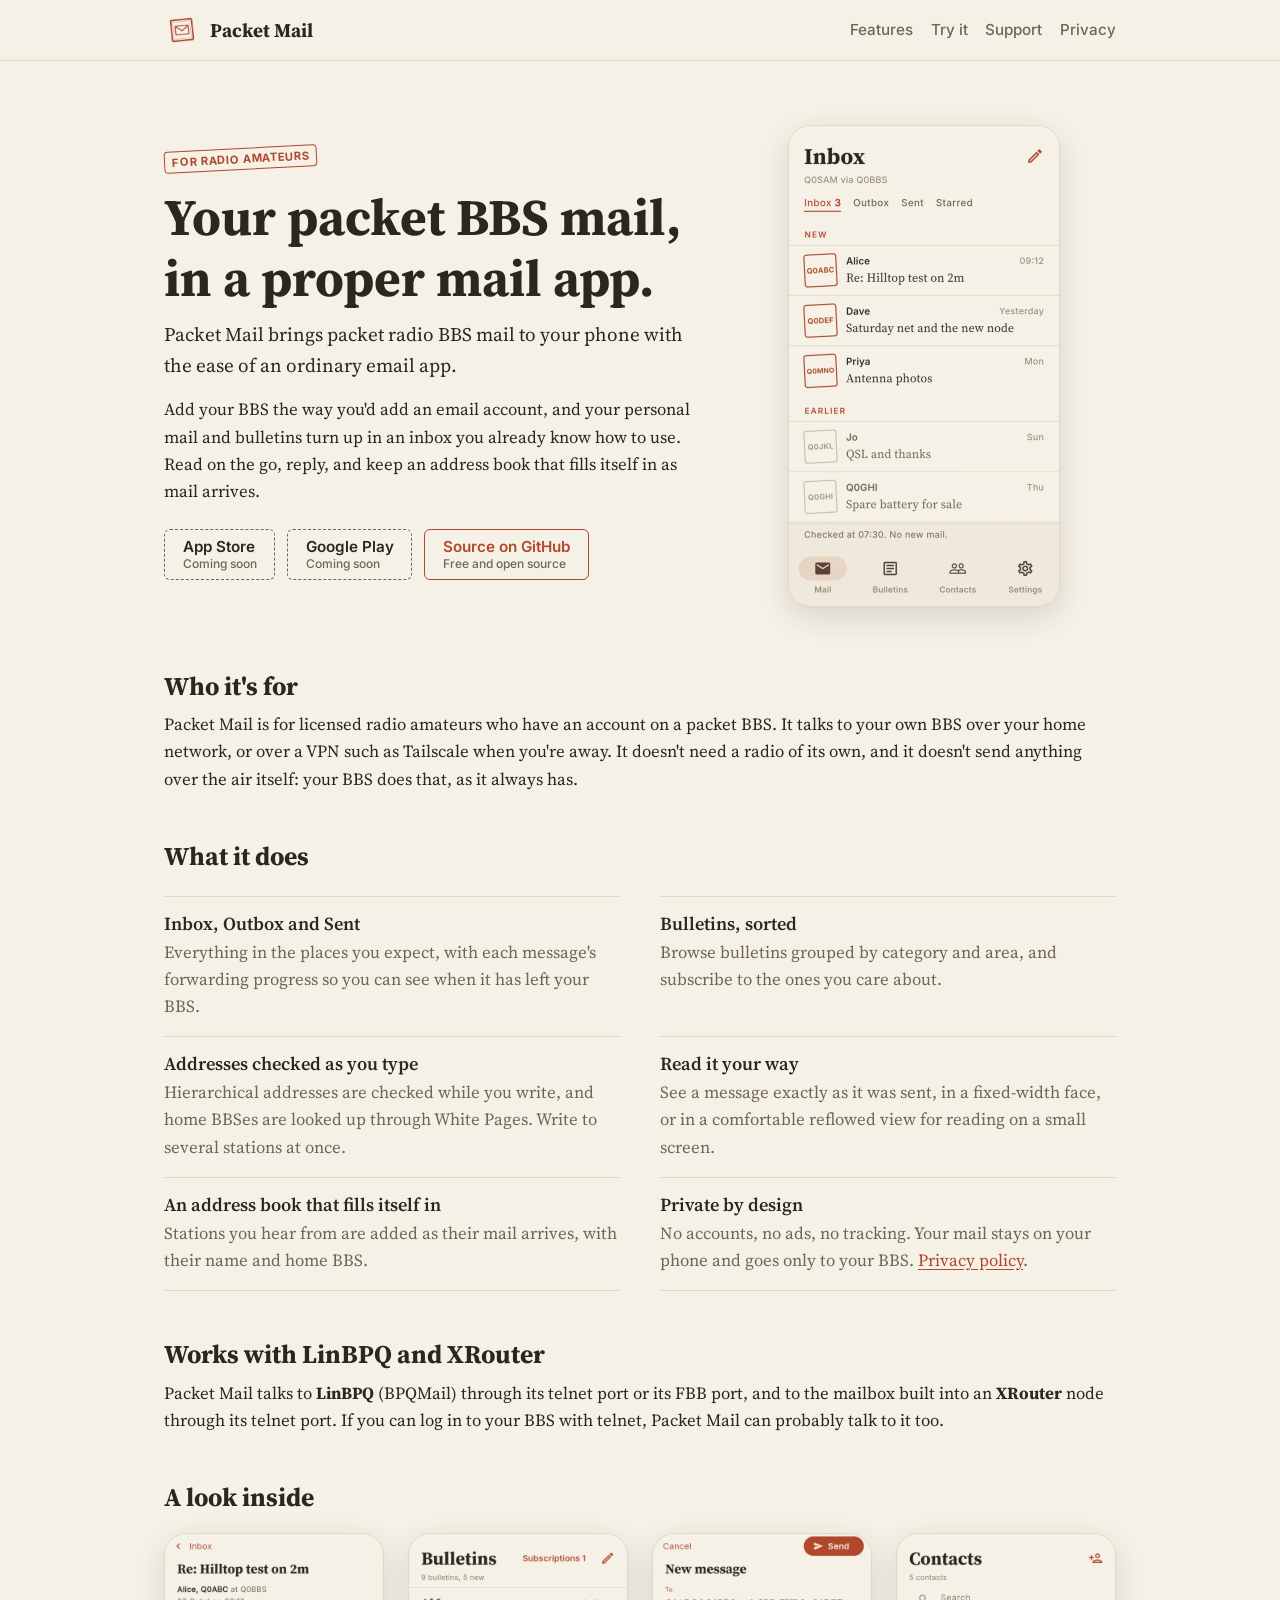
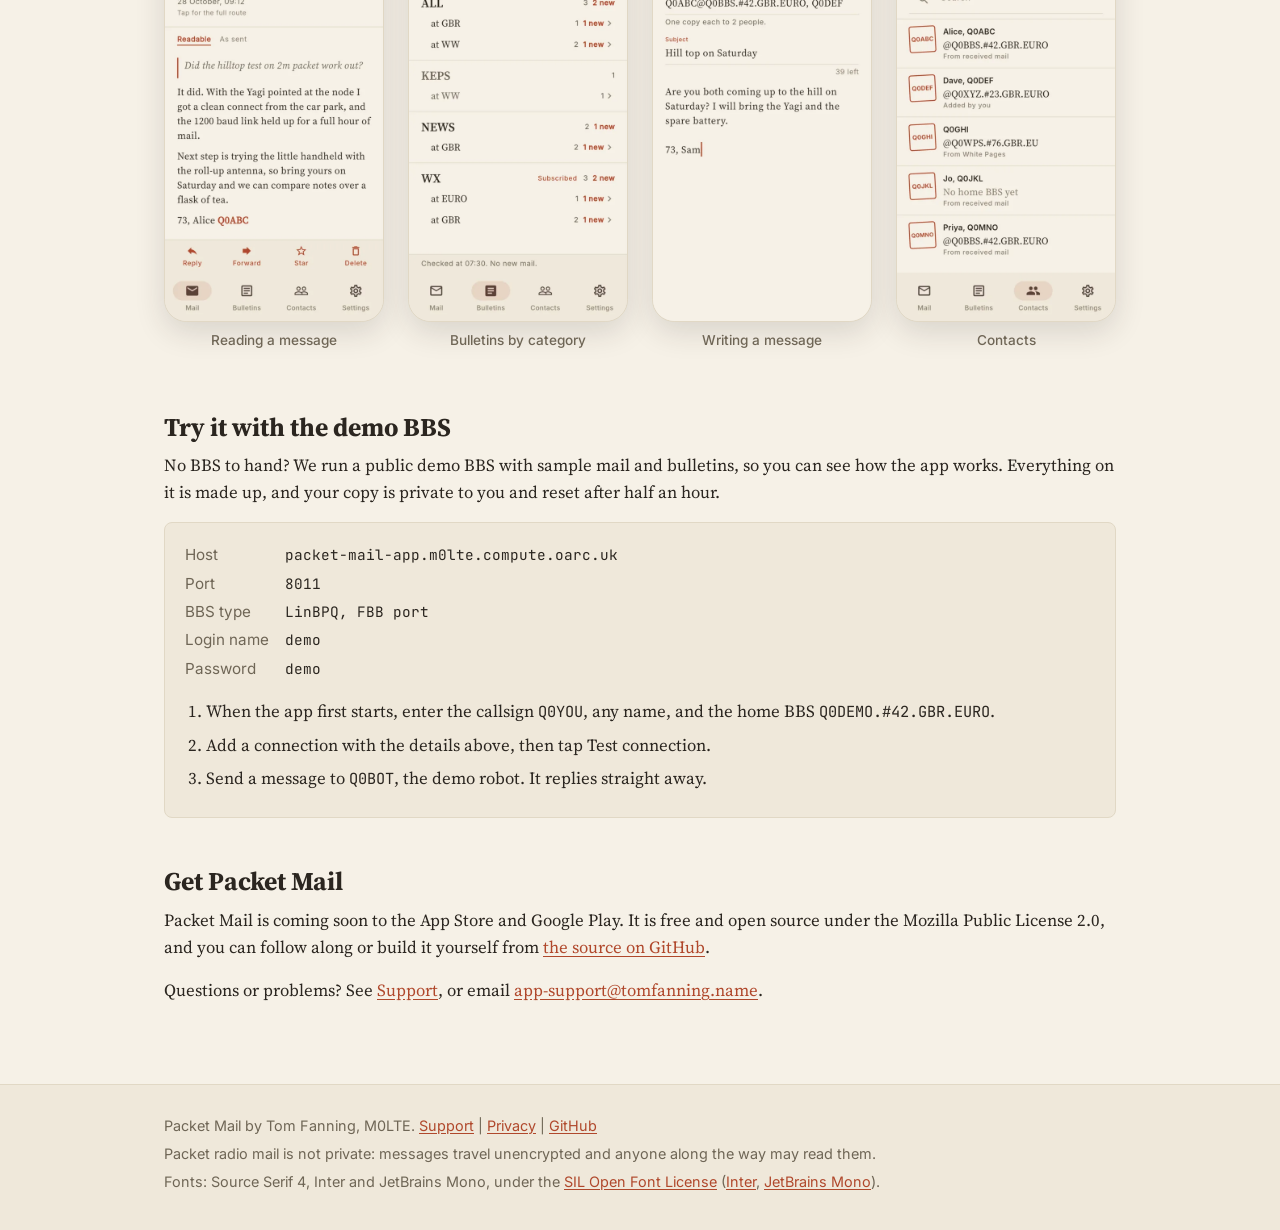
==== site/index.html @ 7687b3d6 "Website: marketing, support and privacy pages A small static site in site/ in the app's Logbook look" ====
<!doctype html>
<html lang="en-GB">
<head>
<meta charset="utf-8">
<meta name="viewport" content="width=device-width, initial-scale=1">
<title>Packet Mail: packet radio BBS mail on your phone</title>
<meta name="description" content="Packet Mail brings packet radio BBS mail to your iPhone or Android phone, with the ease of an ordinary email app. Works with LinBPQ and XRouter. For licensed radio amateurs.">
<meta name="theme-color" content="#F6F1E7">
<link rel="icon" href="favicon.png" type="image/png">
<link rel="apple-touch-icon" href="assets/img/apple-touch-icon.png">
<link rel="preload" href="assets/fonts/SourceSerif4.woff2" as="font" type="font/woff2" crossorigin>
<link rel="stylesheet" href="assets/site.css">
<meta property="og:title" content="Packet Mail">
<meta property="og:description" content="Packet radio BBS mail on your phone, as easy as email.">
<meta property="og:image" content="https://packet-mail-app.m0lte.compute.oarc.uk/assets/img/icon-512.png">
<meta property="og:url" content="https://packet-mail-app.m0lte.compute.oarc.uk/">
</head>
<body>
<a class="skip" href="#main">Skip to content</a>

<header class="site-head">
  <div class="wrap">
    <a class="brand" href="./"><img src="assets/img/icon-192.png" alt="" width="36" height="36">Packet Mail</a>
    <nav aria-label="Main">
      <ul>
        <li><a href="#features">Features</a></li>
        <li><a href="#demo">Try it</a></li>
        <li><a href="support.html">Support</a></li>
        <li><a href="privacy.html">Privacy</a></li>
      </ul>
    </nav>
  </div>
</header>

<main id="main">
  <div class="wrap">

    <section class="hero" aria-labelledby="title">
      <div>
        <p class="stamp">FOR RADIO AMATEURS</p>
        <h1 id="title">Your packet BBS mail, in a proper mail app.</h1>
        <p class="lead">Packet Mail brings packet radio BBS mail to your phone with the ease of an ordinary email app.</p>
        <p>Add your BBS the way you'd add an email account, and your personal mail and bulletins turn up in an inbox you already know how to use. Read on the go, reply, and keep an address book that fills itself in as mail arrives.</p>
        <div class="buttons">
          <!-- Store links: replace each span with an <a class="button primary" href="..."> once the listing is live. -->
          <span class="button soon">App Store<small>Coming soon</small></span>
          <span class="button soon">Google Play<small>Coming soon</small></span>
          <a class="button" href="https://github.com/m0lte/packet-mail">Source on GitHub<small>Free and open source</small></a>
        </div>
      </div>
      <div class="shot">
        <img class="phone" src="assets/img/01-inbox.webp" width="540" height="960" alt="The Packet Mail inbox: three new messages with red callsign stamps, then two earlier ones, under the Inbox, Outbox, Sent and Starred tabs.">
      </div>
    </section>

    <section aria-labelledby="who">
      <h2 id="who">Who it's for</h2>
      <p>Packet Mail is for licensed radio amateurs who have an account on a packet BBS. It talks to your own BBS over your home network, or over a VPN such as Tailscale when you're away. It doesn't need a radio of its own, and it doesn't send anything over the air itself: your BBS does that, as it always has.</p>
    </section>

    <section id="features" aria-labelledby="features-title">
      <h2 id="features-title">What it does</h2>
      <ul class="features">
        <li>
          <h3>Inbox, Outbox and Sent</h3>
          <p>Everything in the places you expect, with each message's forwarding progress so you can see when it has left your BBS.</p>
        </li>
        <li>
          <h3>Bulletins, sorted</h3>
          <p>Browse bulletins grouped by category and area, and subscribe to the ones you care about.</p>
        </li>
        <li>
          <h3>Addresses checked as you type</h3>
          <p>Hierarchical addresses are checked while you write, and home BBSes are looked up through White Pages. Write to several stations at once.</p>
        </li>
        <li>
          <h3>Read it your way</h3>
          <p>See a message exactly as it was sent, in a fixed-width face, or in a comfortable reflowed view for reading on a small screen.</p>
        </li>
        <li>
          <h3>An address book that fills itself in</h3>
          <p>Stations you hear from are added as their mail arrives, with their name and home BBS.</p>
        </li>
        <li>
          <h3>Private by design</h3>
          <p>No accounts, no ads, no tracking. Your mail stays on your phone and goes only to your BBS. <a href="privacy.html">Privacy policy</a>.</p>
        </li>
      </ul>
    </section>

    <section aria-labelledby="bbs">
      <h2 id="bbs">Works with LinBPQ and XRouter</h2>
      <p>Packet Mail talks to <strong>LinBPQ</strong> (BPQMail) through its telnet port or its FBB port, and to the mailbox built into an <strong>XRouter</strong> node through its telnet port. If you can log in to your BBS with telnet, Packet Mail can probably talk to it too.</p>
    </section>

    <section aria-labelledby="gallery-title">
      <h2 id="gallery-title">A look inside</h2>
      <ul class="gallery">
        <li><figure><img class="phone" src="assets/img/02-message.webp" width="540" height="960" loading="lazy" alt="A reply from Alice open in the readable view, with the quoted question in italics and Reply, Forward, Star and Delete below."><figcaption>Reading a message</figcaption></figure></li>
        <li><figure><img class="phone" src="assets/img/03-bulletins.webp" width="540" height="960" loading="lazy" alt="The bulletins browser: ALL, KEPS, NEWS and WX, each split by area, with counts of new bulletins and one subscription."><figcaption>Bulletins by category</figcaption></figure></li>
        <li><figure><img class="phone" src="assets/img/04-compose.webp" width="540" height="960" loading="lazy" alt="Writing a new message to two stations at once, one copy each, with a full hierarchical address in the To line."><figcaption>Writing a message</figcaption></figure></li>
        <li><figure><img class="phone" src="assets/img/06-address-book.webp" width="540" height="960" loading="lazy" alt="The contacts list: each station with its callsign stamp, name, home BBS and where the details came from."><figcaption>Contacts</figcaption></figure></li>
      </ul>
    </section>

    <section id="demo" aria-labelledby="demo-title">
      <h2 id="demo-title">Try it with the demo BBS</h2>
      <p>No BBS to hand? We run a public demo BBS with sample mail and bulletins, so you can see how the app works. Everything on it is made up, and your copy is private to you and reset after half an hour.</p>
      <div class="panel">
        <dl class="details">
          <dt>Host</dt><dd>packet-mail-app.m0lte.compute.oarc.uk</dd>
          <dt>Port</dt><dd>8011</dd>
          <dt>BBS type</dt><dd>LinBPQ, FBB port</dd>
          <dt>Login name</dt><dd>demo</dd>
          <dt>Password</dt><dd>demo</dd>
        </dl>
        <ol class="steps">
          <li>When the app first starts, enter the callsign <code>Q0YOU</code>, any name, and the home BBS <code>Q0DEMO.#42.GBR.EURO</code>.</li>
          <li>Add a connection with the details above, then tap Test connection.</li>
          <li>Send a message to <code>Q0BOT</code>, the demo robot. It replies straight away.</li>
        </ol>
      </div>
    </section>

    <section aria-labelledby="get">
      <h2 id="get">Get Packet Mail</h2>
      <p>Packet Mail is coming soon to the App Store and Google Play. It is free and open source under the Mozilla Public License 2.0, and you can follow along or build it yourself from <a href="https://github.com/m0lte/packet-mail">the source on GitHub</a>.</p>
      <p>Questions or problems? See <a href="support.html">Support</a>, or email <a href="mailto:app-support@tomfanning.name">app-support@tomfanning.name</a>.</p>
    </section>

  </div>
</main>

<footer class="site-foot">
  <div class="wrap">
    <p>Packet Mail by Tom Fanning, M0LTE. <a href="support.html">Support</a> | <a href="privacy.html">Privacy</a> | <a href="https://github.com/m0lte/packet-mail">GitHub</a></p>
    <p>Packet radio mail is not private: messages travel unencrypted and anyone along the way may read them.</p>
    <p>Fonts: Source Serif 4, Inter and JetBrains Mono, under the <a href="assets/fonts/OFL-SourceSerif4.txt">SIL Open Font License</a> (<a href="assets/fonts/OFL-Inter.txt">Inter</a>, <a href="assets/fonts/OFL-JetBrainsMono.txt">JetBrains Mono</a>).</p>
  </div>
</footer>
</body>
</html>
---- site/assets/site.css ----
/* Packet Mail website. The Logbook look from lib/theme.dart. */

@font-face { font-family: "Source Serif 4"; src: url("fonts/SourceSerif4.woff2") format("woff2"); font-weight: 400 700; font-style: normal; font-display: swap; }
@font-face { font-family: "Source Serif 4"; src: url("fonts/SourceSerif4-Italic.woff2") format("woff2"); font-weight: 400 700; font-style: italic; font-display: swap; }
@font-face { font-family: "Inter"; src: url("fonts/Inter.woff2") format("woff2"); font-weight: 400 700; font-style: normal; font-display: swap; }
@font-face { font-family: "JetBrains Mono"; src: url("fonts/JetBrainsMono.woff2") format("woff2"); font-weight: 400 700; font-style: normal; font-display: swap; }

:root {
  --paper: #F6F1E7;
  --paper-deep: #EFE8DA;
  --rule: #E1D8C5;
  --ink: #2B2620;
  --ink-soft: #6F6656;
  --red: #B0482C;
  --red-dark: #8E3820;
  --serif: "Source Serif 4", Georgia, serif;
  --sans: "Inter", system-ui, sans-serif;
  --mono: "JetBrains Mono", ui-monospace, monospace;
}

*, *::before, *::after { box-sizing: border-box; }

html { -webkit-text-size-adjust: 100%; }

body {
  margin: 0;
  min-height: 100vh;
  display: flex;
  flex-direction: column;
  background: var(--paper);
  color: var(--ink);
  font: 400 1.0625rem/1.6 var(--serif);
}

a { color: var(--red); text-underline-offset: 0.15em; }
a:hover { color: var(--red-dark); }
a:focus-visible, .button:focus-visible { outline: 3px solid var(--red); outline-offset: 2px; border-radius: 3px; }

img { max-width: 100%; height: auto; display: block; }
figure { margin: 0; }

main { flex: 1; }

.skip { position: absolute; left: -999px; top: 0; background: var(--ink); color: var(--paper); padding: 0.5rem 1rem; font-family: var(--sans); }
.skip:focus { left: 0.5rem; top: 0.5rem; z-index: 10; }

.wrap { max-width: 62rem; margin: 0 auto; padding: 0 1.25rem; }
.narrow { max-width: 40rem; }

/* Header and footer */

.site-head { border-bottom: 1px solid var(--rule); }
.site-head .wrap { display: flex; align-items: center; justify-content: space-between; gap: 1rem; padding-top: 0.75rem; padding-bottom: 0.75rem; flex-wrap: wrap; }
.brand { display: flex; align-items: center; gap: 0.6rem; color: var(--ink); text-decoration: none; font: 700 1.2rem var(--serif); }
.brand img { width: 36px; height: 36px; border-radius: 8px; }
.site-head nav ul { list-style: none; display: flex; gap: 1.1rem; margin: 0; padding: 0; font: 500 0.95rem var(--sans); }
.site-head nav a { color: var(--ink-soft); text-decoration: none; padding: 0.4rem 0; }
.site-head nav a:hover, .site-head nav a[aria-current="page"] { color: var(--red); }

.site-foot { margin-top: 4rem; border-top: 1px solid var(--rule); background: var(--paper-deep); font: 400 0.9rem/1.6 var(--sans); color: var(--ink-soft); }
.site-foot .wrap { padding-top: 1.5rem; padding-bottom: 2rem; }
.site-foot p { margin: 0.3rem 0; }

/* Type */

h1, h2, h3 { font-family: var(--serif); line-height: 1.2; margin: 0 0 0.6rem; }
h1 { font-size: 2.2rem; font-weight: 700; }
h2 { font-size: 1.6rem; font-weight: 700; margin-top: 3rem; }
h3 { font-size: 1.15rem; font-weight: 600; }
p { margin: 0 0 1rem; }

.label { font: 600 0.75rem var(--sans); letter-spacing: 0.15em; text-transform: uppercase; color: var(--red); margin: 0 0 0.5rem; }
.lead { font-size: 1.2rem; color: var(--ink); }
.muted { color: var(--ink-soft); }
code, .mono { font-family: var(--mono); font-size: 0.9em; }

/* Hero */

.hero { padding: 2.5rem 0 1rem; display: grid; gap: 2rem; align-items: center; }
.hero h1 { font-size: 2.5rem; }
.hero .shot { max-width: 17rem; margin: 0 auto; }

.phone {
  border-radius: 1.4rem;
  overflow: hidden;
  border: 1px solid var(--rule);
  box-shadow: 0 10px 30px rgba(43, 38, 32, 0.14);
  background: var(--paper);
}

.buttons { display: flex; flex-wrap: wrap; gap: 0.75rem; margin: 1.5rem 0 0.5rem; }
.button {
  display: inline-flex; flex-direction: column; justify-content: center;
  min-height: 3rem; padding: 0.45rem 1.1rem;
  border: 1.5px solid var(--red); border-radius: 6px;
  font: 600 0.95rem/1.25 var(--sans); color: var(--red); text-decoration: none; background: transparent;
}
.button small { font-weight: 500; font-size: 0.75rem; color: var(--ink-soft); }
.button.primary { background: var(--red); color: #fff; }
.button.primary:hover { background: var(--red-dark); color: #fff; }
.button.soon { border-style: dashed; border-color: var(--ink-soft); color: var(--ink); }

/* Stamp, as on the app's inbox */
.stamp {
  display: inline-block; border: 1.5px solid var(--red); border-radius: 4px; color: var(--red);
  font: 700 0.7rem var(--sans); letter-spacing: 0.06em; padding: 0.2rem 0.45rem;
  transform: rotate(-3deg); margin-bottom: 1rem;
}

/* Features */

.features { list-style: none; margin: 1.5rem 0 0; padding: 0; display: grid; gap: 0; }
.features li { border-top: 1px solid var(--rule); padding: 1rem 0; }
.features li:last-child { border-bottom: 1px solid var(--rule); }
.features h3 { margin-bottom: 0.25rem; }
.features p { margin: 0; color: var(--ink-soft); }

/* Panels */

.panel { background: var(--paper-deep); border: 1px solid var(--rule); border-radius: 8px; padding: 1.25rem 1.25rem 0.5rem; margin-top: 1rem; }
.details { display: grid; grid-template-columns: max-content 1fr; gap: 0.25rem 1rem; margin: 0 0 1rem; font-family: var(--sans); font-size: 0.95rem; }
.details dt { color: var(--ink-soft); }
.details dd { margin: 0; font-family: var(--mono); font-size: 0.9rem; overflow-wrap: anywhere; }
@media (max-width: 30rem) {
  .details { grid-template-columns: 1fr; }
  .details dt { font-size: 0.8rem; margin-top: 0.4rem; }
  .details dd { font-size: 0.85rem; }
}
ol.steps { padding-left: 1.3rem; }
ol.steps li { margin-bottom: 0.4rem; }

/* Gallery */

.gallery { list-style: none; padding: 0.25rem 0 1rem; margin: 1rem -1.25rem 0; display: flex; gap: 1rem; overflow-x: auto; scroll-snap-type: x mandatory; padding-left: 1.25rem; padding-right: 1.25rem; }
.gallery li { flex: 0 0 62%; scroll-snap-align: center; margin: 0; }
.gallery figcaption { font: 500 0.85rem var(--sans); color: var(--ink-soft); text-align: center; margin-top: 0.6rem; }

/* Prose pages */

.prose { padding-top: 2rem; }
.prose h2 { font-size: 1.3rem; margin-top: 2rem; }

@media (min-width: 40rem) {
  .gallery li { flex-basis: 40%; }
}

@media (min-width: 52rem) {
  .hero { grid-template-columns: 1.4fr 1fr; padding-top: 4rem; }
  .hero h1 { font-size: 3.2rem; }
  .features { grid-template-columns: 1fr 1fr; column-gap: 2.5rem; }
  .features li:nth-last-child(2) { border-bottom: 1px solid var(--rule); }
  .gallery { margin: 1rem 0 0; padding-left: 0; padding-right: 0; overflow: visible; display: grid; grid-template-columns: repeat(4, 1fr); gap: 1.5rem; }
  .split { display: grid; grid-template-columns: 1fr 1fr; gap: 2.5rem; }
  .split h2 { margin-top: 3rem; }
}

@media (prefers-reduced-motion: reduce) { * { scroll-behavior: auto !important; } }
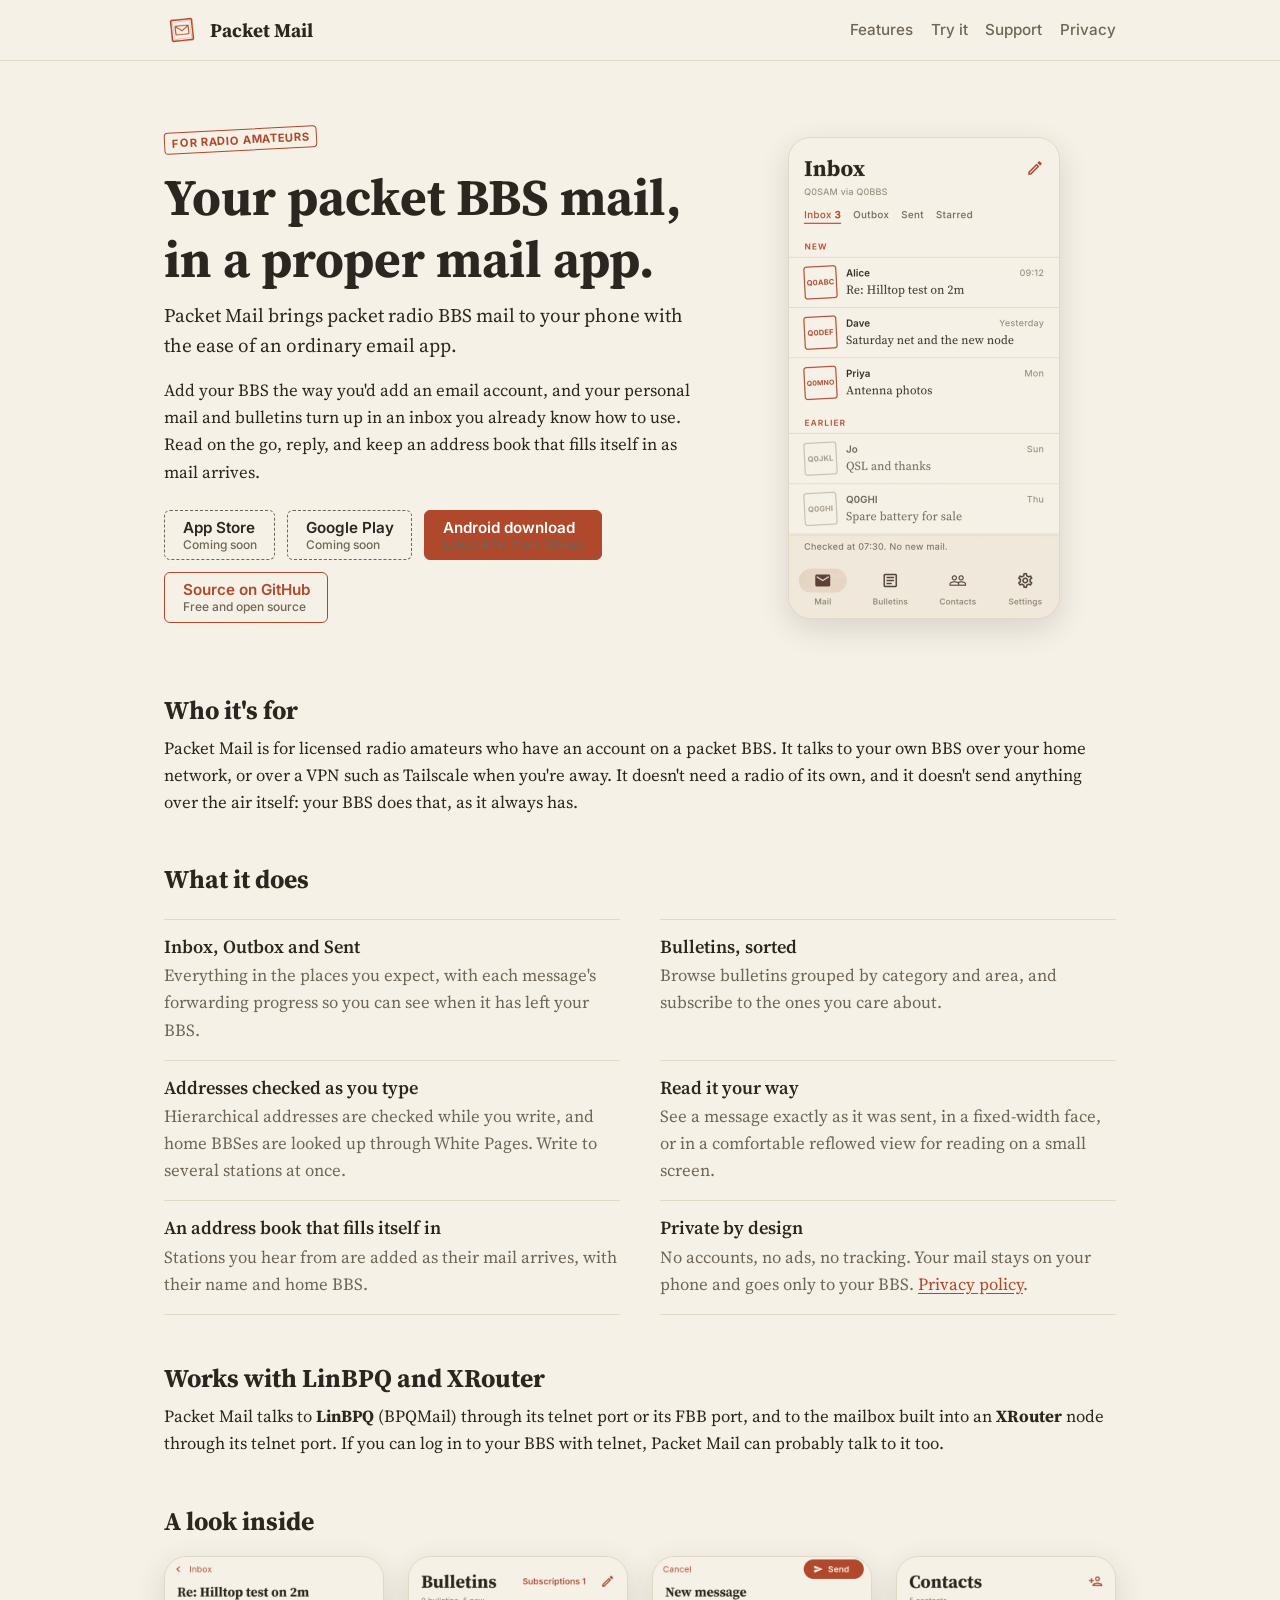
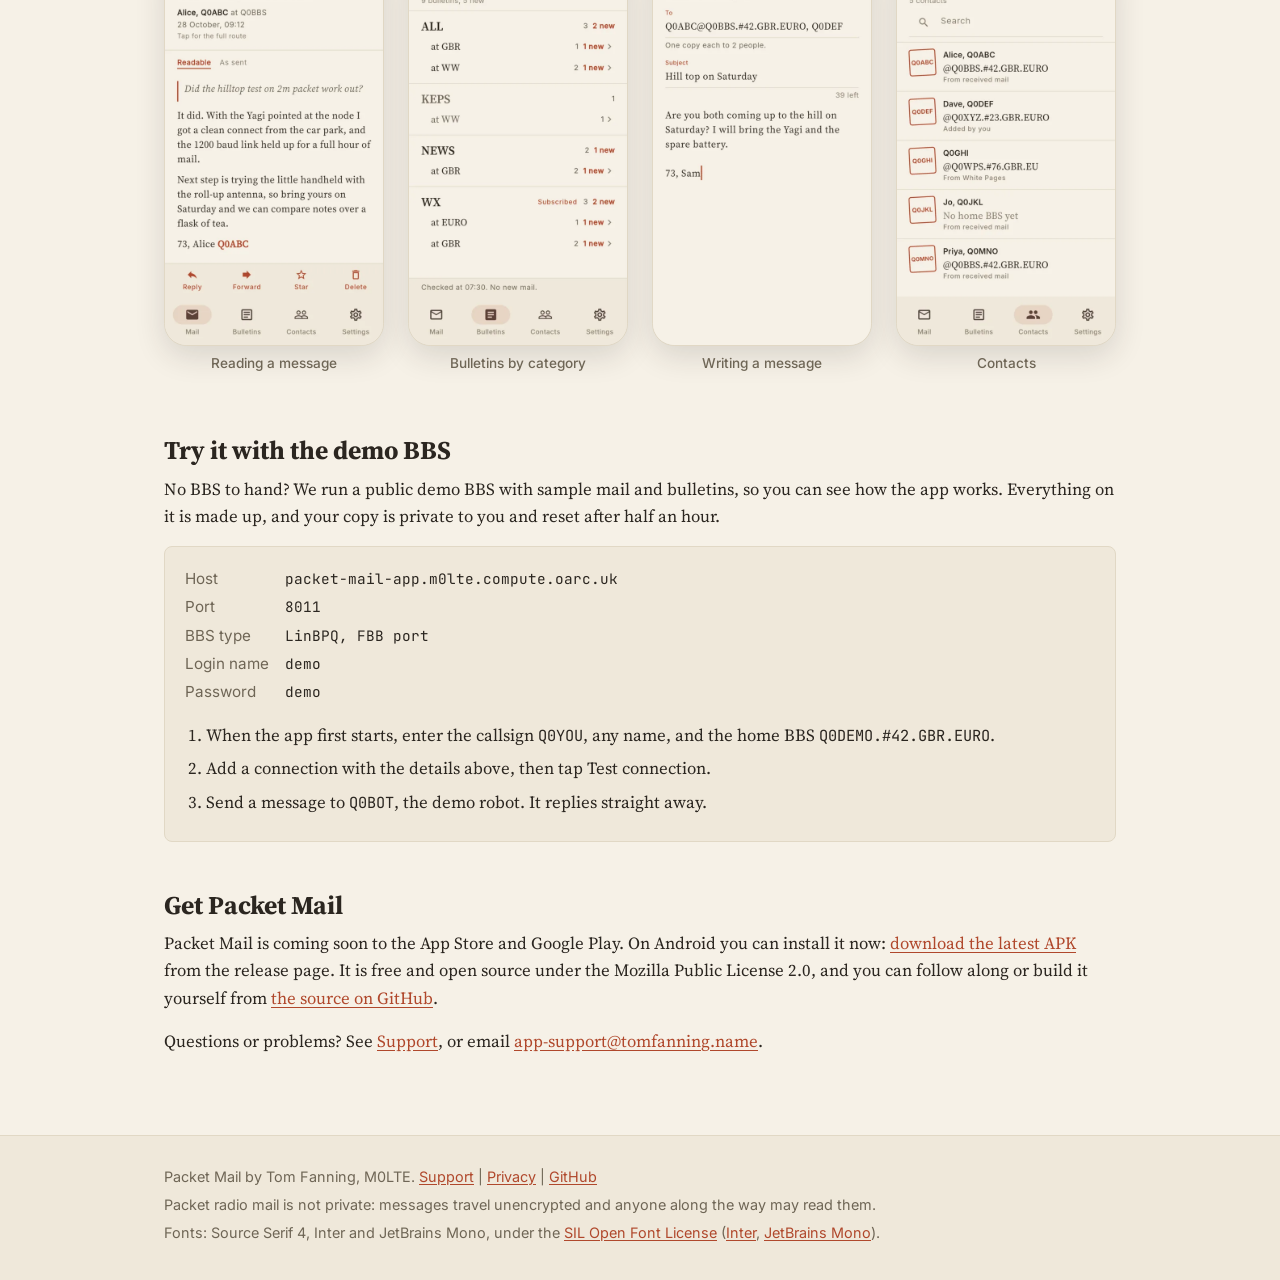
==== commit 9a857902: "Link the latest Android APK from the website and README Points at releases/latest, so nobody lands o" ====
--- a/site/index.html
+++ b/site/index.html
@@ -12,8 +12,8 @@
 <link rel="stylesheet" href="assets/site.css">
 <meta property="og:title" content="Packet Mail">
 <meta property="og:description" content="Packet radio BBS mail on your phone, as easy as email.">
-<meta property="og:image" content="https://packet-mail-app.m0lte.compute.oarc.uk/assets/img/icon-512.png">
-<meta property="og:url" content="https://packet-mail-app.m0lte.compute.oarc.uk/">
+<meta property="og:image" content="https://packet-mail.m0lte.uk/assets/img/icon-512.png">
+<meta property="og:url" content="https://packet-mail.m0lte.uk/">
 </head>
 <body>
 <a class="skip" href="#main">Skip to content</a>
@@ -45,6 +45,7 @@
           <!-- Store links: replace each span with an <a class="button primary" href="..."> once the listing is live. -->
           <span class="button soon">App Store<small>Coming soon</small></span>
           <span class="button soon">Google Play<small>Coming soon</small></span>
+          <a class="button primary" href="https://github.com/m0lte/packet-mail/releases/latest">Android download<small>Latest APK, from GitHub</small></a>
           <a class="button" href="https://github.com/m0lte/packet-mail">Source on GitHub<small>Free and open source</small></a>
         </div>
       </div>
@@ -124,7 +125,7 @@
 
     <section aria-labelledby="get">
       <h2 id="get">Get Packet Mail</h2>
-      <p>Packet Mail is coming soon to the App Store and Google Play. It is free and open source under the Mozilla Public License 2.0, and you can follow along or build it yourself from <a href="https://github.com/m0lte/packet-mail">the source on GitHub</a>.</p>
+      <p>Packet Mail is coming soon to the App Store and Google Play. On Android you can install it now: <a href="https://github.com/m0lte/packet-mail/releases/latest">download the latest APK</a> from the release page. It is free and open source under the Mozilla Public License 2.0, and you can follow along or build it yourself from <a href="https://github.com/m0lte/packet-mail">the source on GitHub</a>.</p>
       <p>Questions or problems? See <a href="support.html">Support</a>, or email <a href="mailto:app-support@tomfanning.name">app-support@tomfanning.name</a>.</p>
     </section>
 
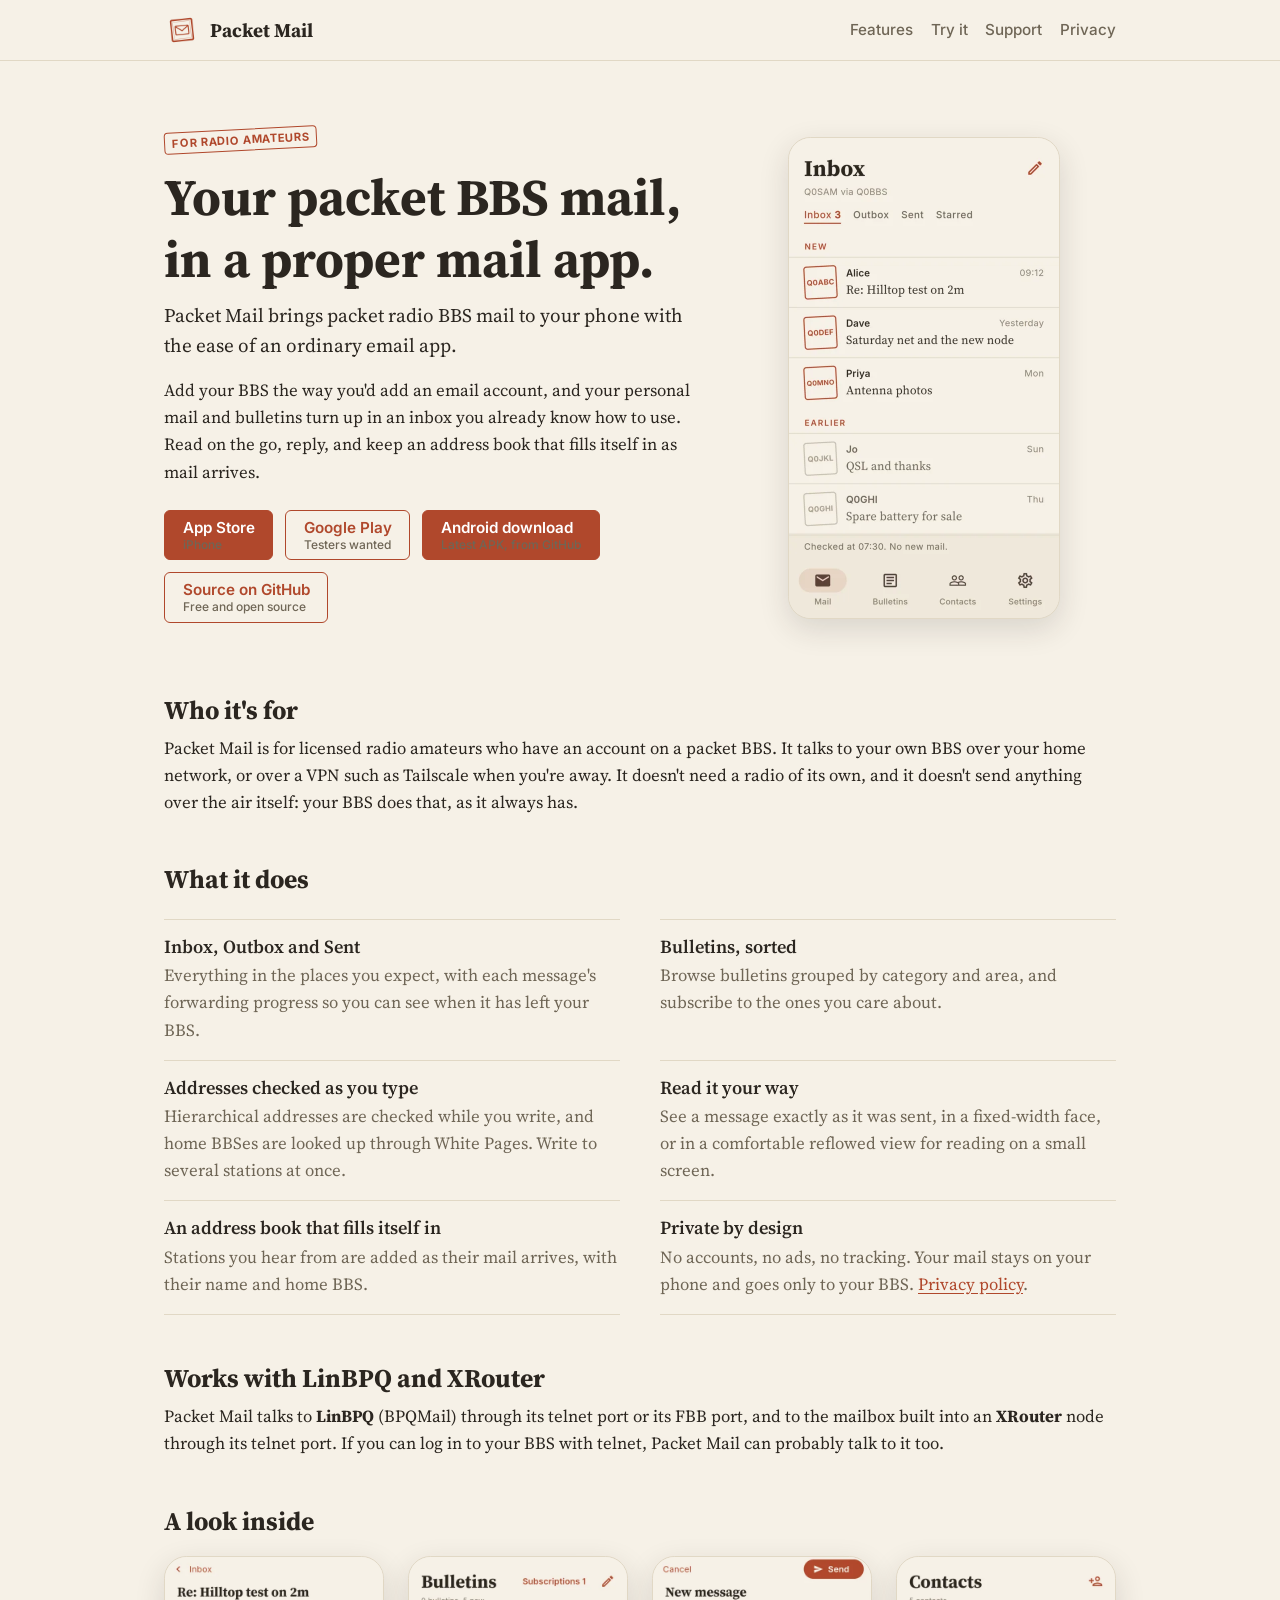
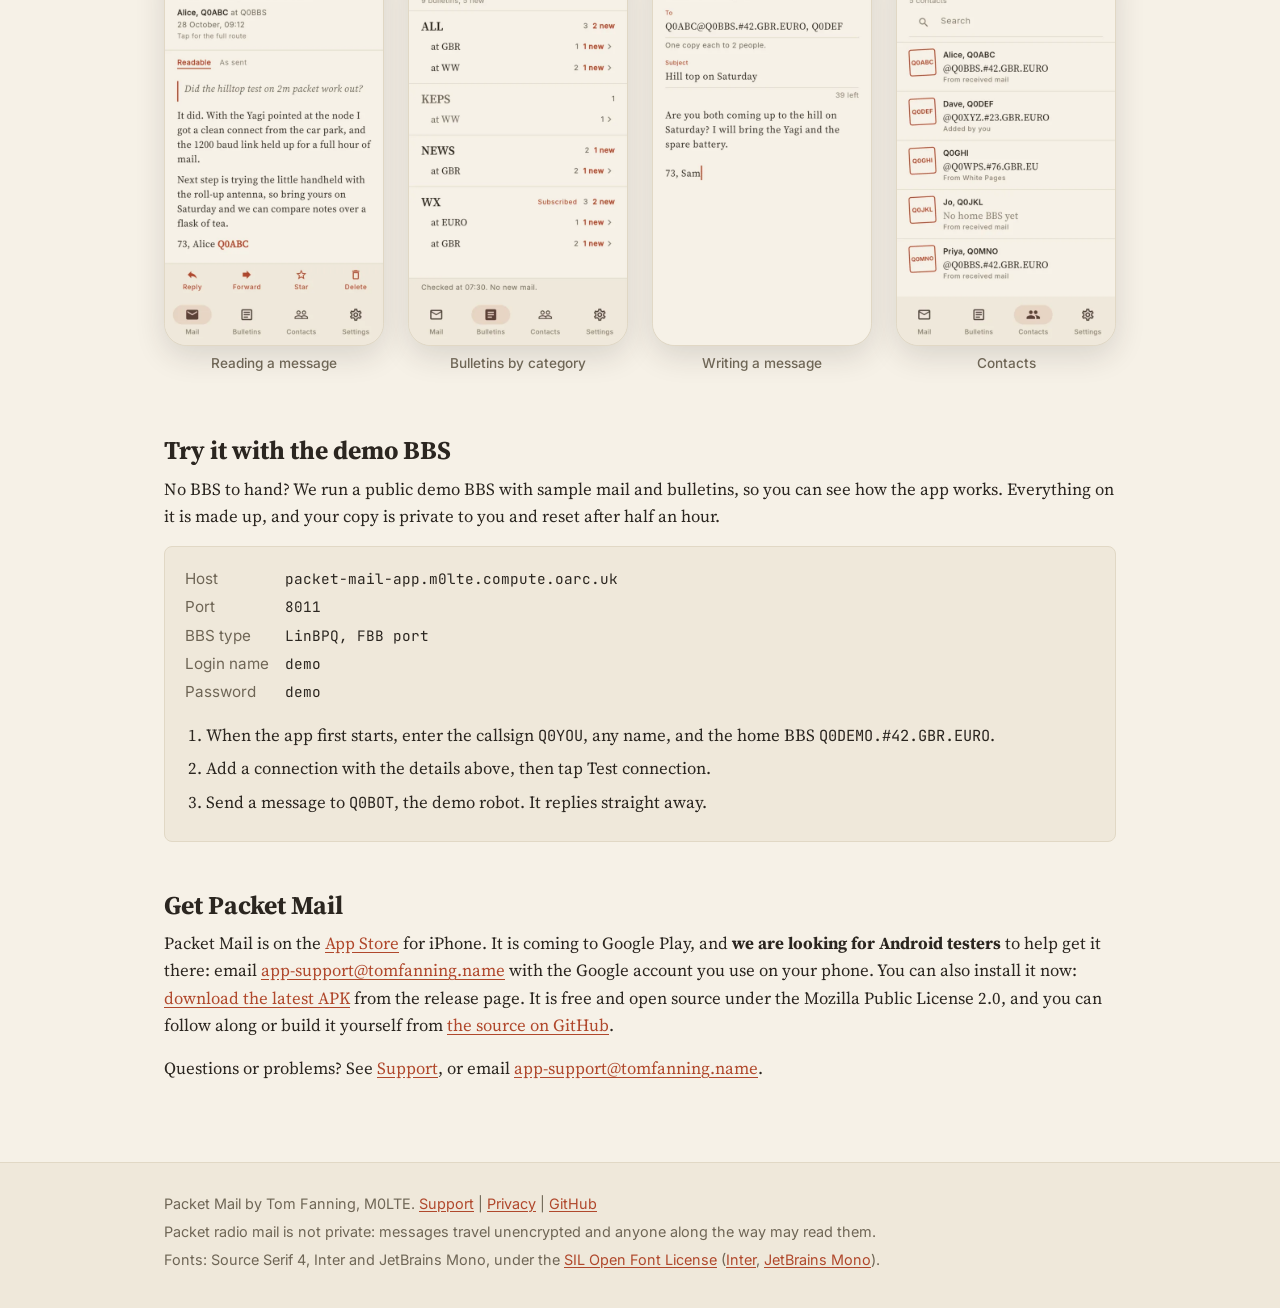
==== commit b7219911: "Website: App Store link, and a call for Android testers Co-Authored-By: Claude Opus 5.5 <noreply@ant" ====
--- a/site/index.html
+++ b/site/index.html
@@ -43,8 +43,8 @@
         <p>Add your BBS the way you'd add an email account, and your personal mail and bulletins turn up in an inbox you already know how to use. Read on the go, reply, and keep an address book that fills itself in as mail arrives.</p>
         <div class="buttons">
           <!-- Store links: replace each span with an <a class="button primary" href="..."> once the listing is live. -->
-          <span class="button soon">App Store<small>Coming soon</small></span>
-          <span class="button soon">Google Play<small>Coming soon</small></span>
+          <a class="button primary" href="https://apps.apple.com/gb/app/id6827955908">App Store<small>iPhone</small></a>
+          <a class="button" href="mailto:app-support@tomfanning.name?subject=Packet%20Mail%20Android%20tester">Google Play<small>Testers wanted</small></a>
           <a class="button primary" href="https://github.com/m0lte/packet-mail/releases/latest">Android download<small>Latest APK, from GitHub</small></a>
           <a class="button" href="https://github.com/m0lte/packet-mail">Source on GitHub<small>Free and open source</small></a>
         </div>
@@ -125,7 +125,7 @@
 
     <section aria-labelledby="get">
       <h2 id="get">Get Packet Mail</h2>
-      <p>Packet Mail is coming soon to the App Store and Google Play. On Android you can install it now: <a href="https://github.com/m0lte/packet-mail/releases/latest">download the latest APK</a> from the release page. It is free and open source under the Mozilla Public License 2.0, and you can follow along or build it yourself from <a href="https://github.com/m0lte/packet-mail">the source on GitHub</a>.</p>
+      <p>Packet Mail is on the <a href="https://apps.apple.com/gb/app/id6827955908">App Store</a> for iPhone. It is coming to Google Play, and <strong>we are looking for Android testers</strong> to help get it there: email <a href="mailto:app-support@tomfanning.name?subject=Packet%20Mail%20Android%20tester">app-support@tomfanning.name</a> with the Google account you use on your phone. You can also install it now: <a href="https://github.com/m0lte/packet-mail/releases/latest">download the latest APK</a> from the release page. It is free and open source under the Mozilla Public License 2.0, and you can follow along or build it yourself from <a href="https://github.com/m0lte/packet-mail">the source on GitHub</a>.</p>
       <p>Questions or problems? See <a href="support.html">Support</a>, or email <a href="mailto:app-support@tomfanning.name">app-support@tomfanning.name</a>.</p>
     </section>
 
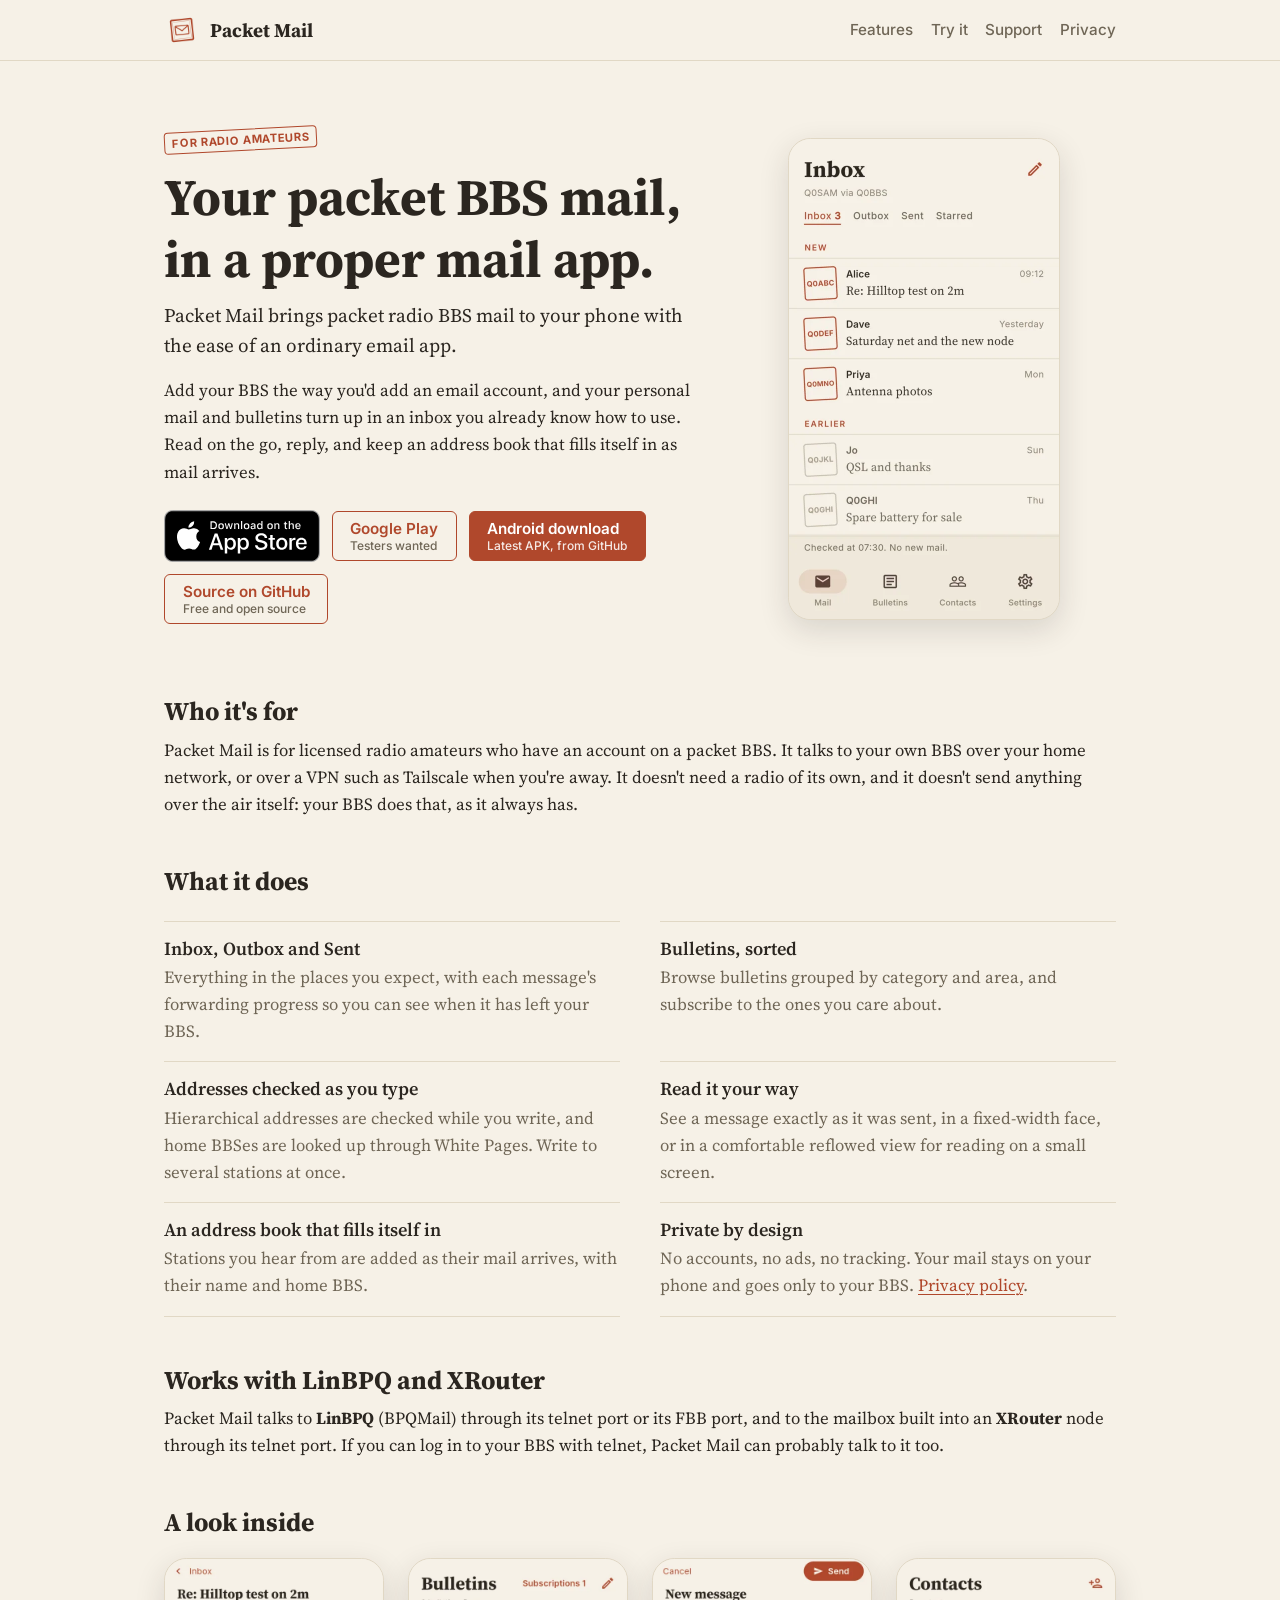
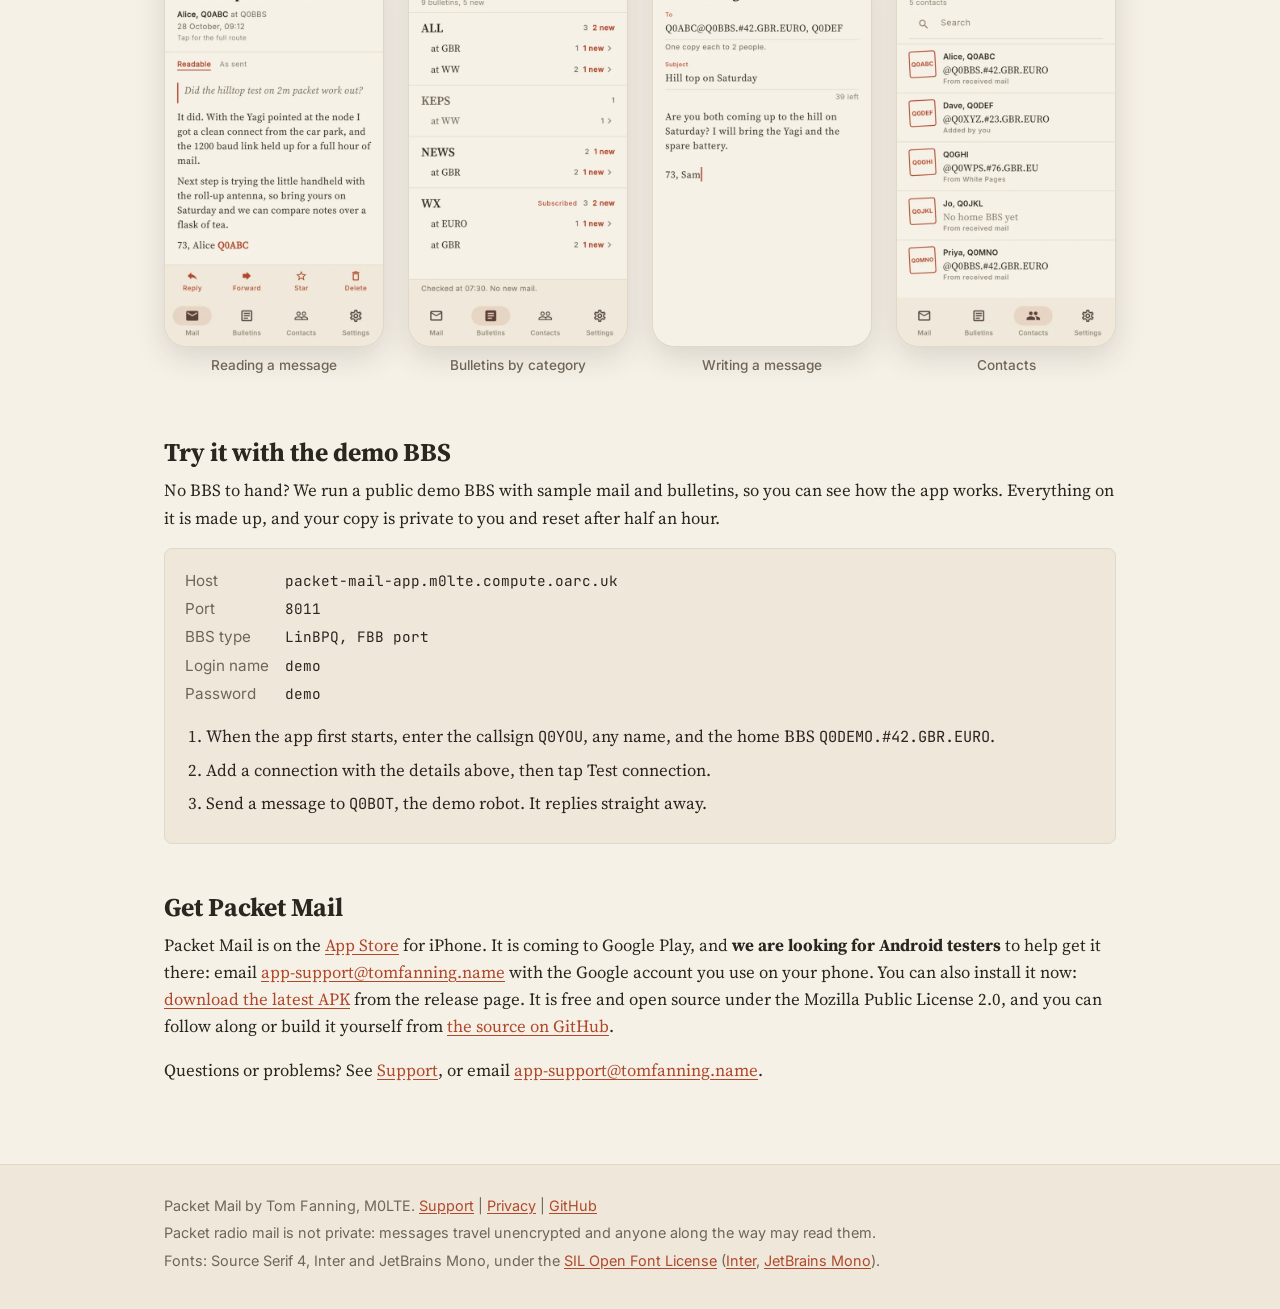
==== commit 7ae2bba3: "Website: official App Store badge, readable small text on red buttons Co-Authored-By: Claude Opus 5." ====
--- a/site/index.html
+++ b/site/index.html
@@ -42,8 +42,7 @@
         <p class="lead">Packet Mail brings packet radio BBS mail to your phone with the ease of an ordinary email app.</p>
         <p>Add your BBS the way you'd add an email account, and your personal mail and bulletins turn up in an inbox you already know how to use. Read on the go, reply, and keep an address book that fills itself in as mail arrives.</p>
         <div class="buttons">
-          <!-- Store links: replace each span with an <a class="button primary" href="..."> once the listing is live. -->
-          <a class="button primary" href="https://apps.apple.com/gb/app/id6827955908">App Store<small>iPhone</small></a>
+          <a class="store-badge" href="https://apps.apple.com/gb/app/id6827955908"><img src="assets/img/app-store-badge.svg" alt="Download on the App Store" width="157" height="52"></a>
           <a class="button" href="mailto:app-support@tomfanning.name?subject=Packet%20Mail%20Android%20tester">Google Play<small>Testers wanted</small></a>
           <a class="button primary" href="https://github.com/m0lte/packet-mail/releases/latest">Android download<small>Latest APK, from GitHub</small></a>
           <a class="button" href="https://github.com/m0lte/packet-mail">Source on GitHub<small>Free and open source</small></a>
--- a/site/assets/site.css
+++ b/site/assets/site.css
@@ -88,7 +88,11 @@
   background: var(--paper);
 }
 
-.buttons { display: flex; flex-wrap: wrap; gap: 0.75rem; margin: 1.5rem 0 0.5rem; }
+.buttons { display: flex; flex-wrap: wrap; align-items: center; gap: 0.75rem; margin: 1.5rem 0 0.5rem; }
+/* Apple's badge, unaltered; Apple asks for at least 40 px tall on screen. */
+.store-badge { display: inline-block; line-height: 0; border-radius: 9px; }
+.store-badge img { height: 52px; width: auto; display: block; }
+.store-badge:focus-visible { outline: 3px solid var(--red); outline-offset: 2px; }
 .button {
   display: inline-flex; flex-direction: column; justify-content: center;
   min-height: 3rem; padding: 0.45rem 1.1rem;
@@ -97,6 +101,7 @@
 }
 .button small { font-weight: 500; font-size: 0.75rem; color: var(--ink-soft); }
 .button.primary { background: var(--red); color: #fff; }
+.button.primary small { color: rgba(255, 255, 255, 0.88); }
 .button.primary:hover { background: var(--red-dark); color: #fff; }
 .button.soon { border-style: dashed; border-color: var(--ink-soft); color: var(--ink); }
 
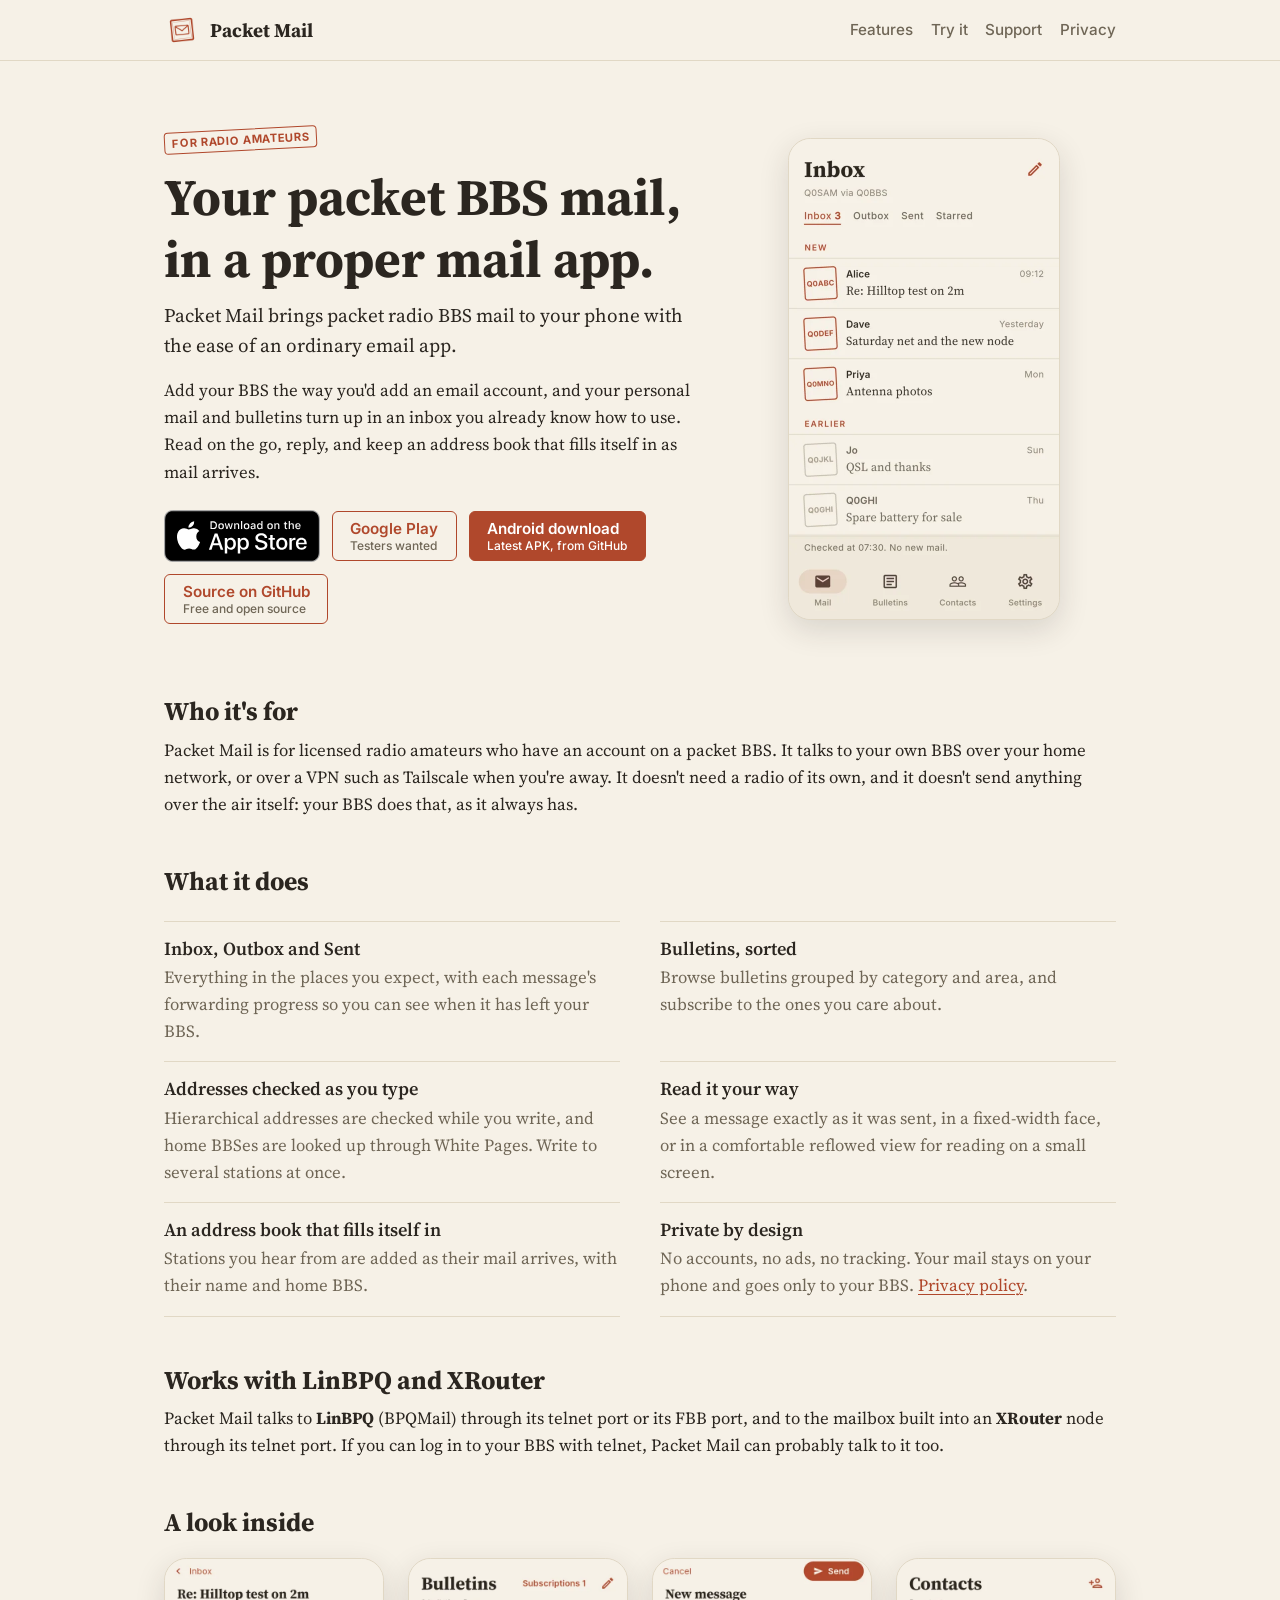
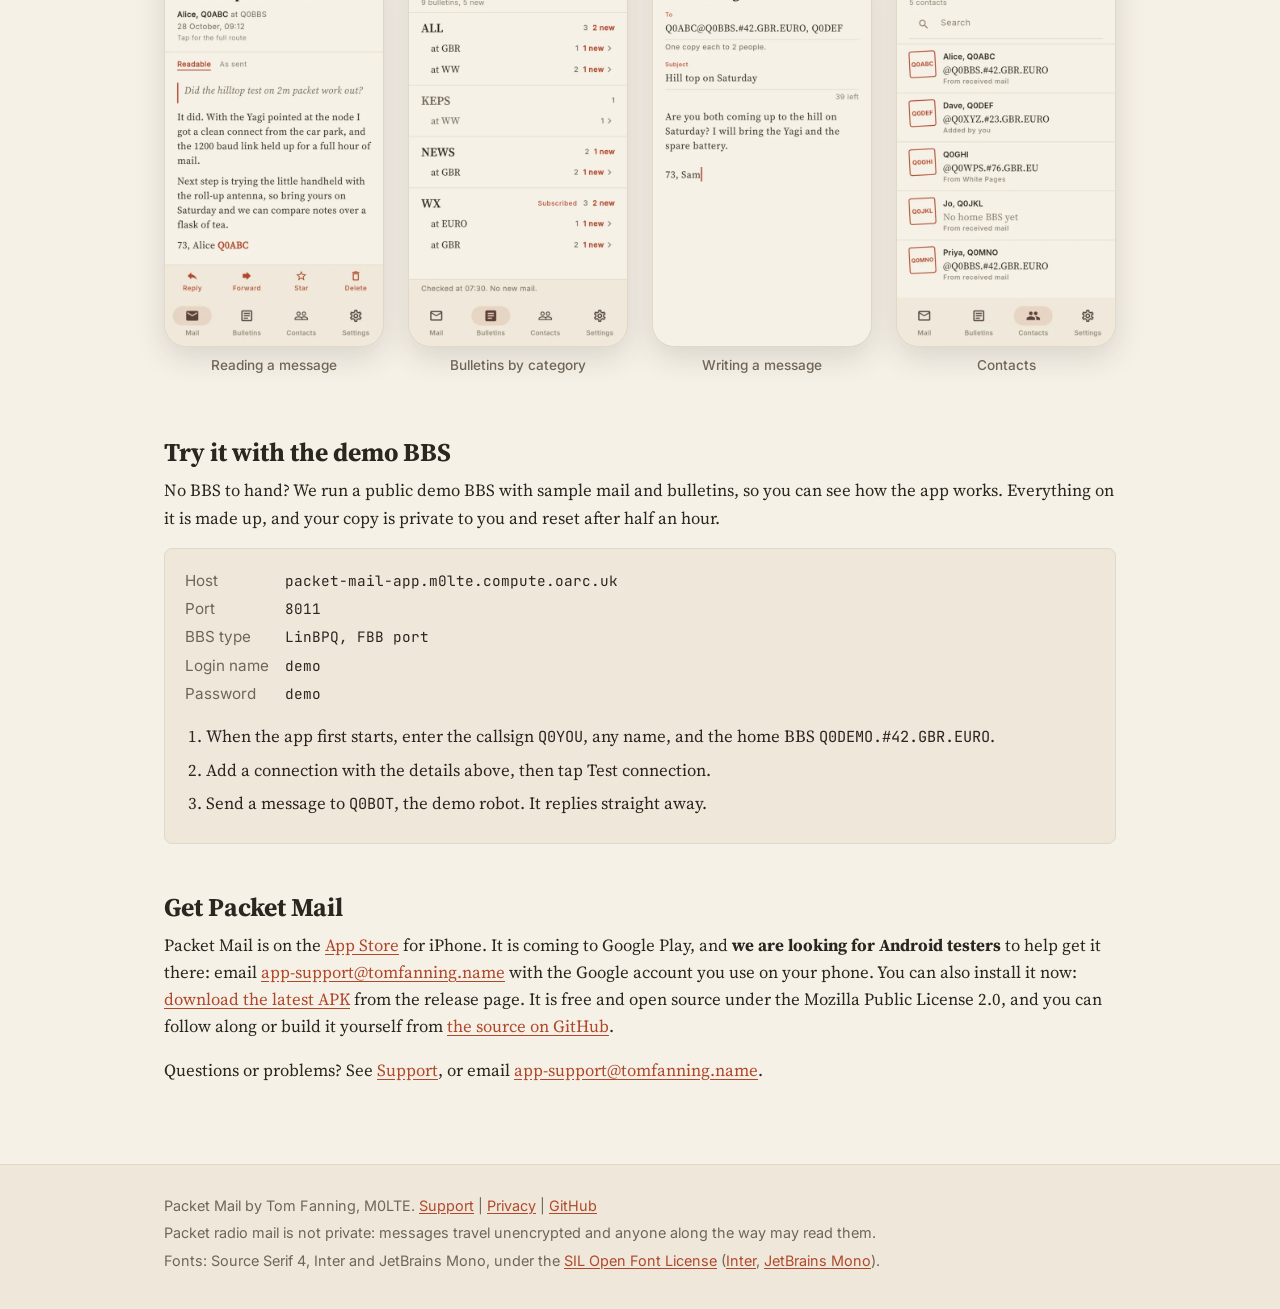
==== commit 78206c6f: "Website: solid white small text on red buttons, and refresh the cached stylesheet Co-Authored-By: Cl" ====
--- a/site/index.html
+++ b/site/index.html
@@ -9,7 +9,7 @@
 <link rel="icon" href="favicon.png" type="image/png">
 <link rel="apple-touch-icon" href="assets/img/apple-touch-icon.png">
 <link rel="preload" href="assets/fonts/SourceSerif4.woff2" as="font" type="font/woff2" crossorigin>
-<link rel="stylesheet" href="assets/site.css">
+<link rel="stylesheet" href="assets/site.css?v=20261111">
 <meta property="og:title" content="Packet Mail">
 <meta property="og:description" content="Packet radio BBS mail on your phone, as easy as email.">
 <meta property="og:image" content="https://packet-mail.m0lte.uk/assets/img/icon-512.png">
--- a/site/assets/site.css
+++ b/site/assets/site.css
@@ -101,7 +101,7 @@
 }
 .button small { font-weight: 500; font-size: 0.75rem; color: var(--ink-soft); }
 .button.primary { background: var(--red); color: #fff; }
-.button.primary small { color: rgba(255, 255, 255, 0.88); }
+.button.primary small { color: #fff; }
 .button.primary:hover { background: var(--red-dark); color: #fff; }
 .button.soon { border-style: dashed; border-color: var(--ink-soft); color: var(--ink); }
 
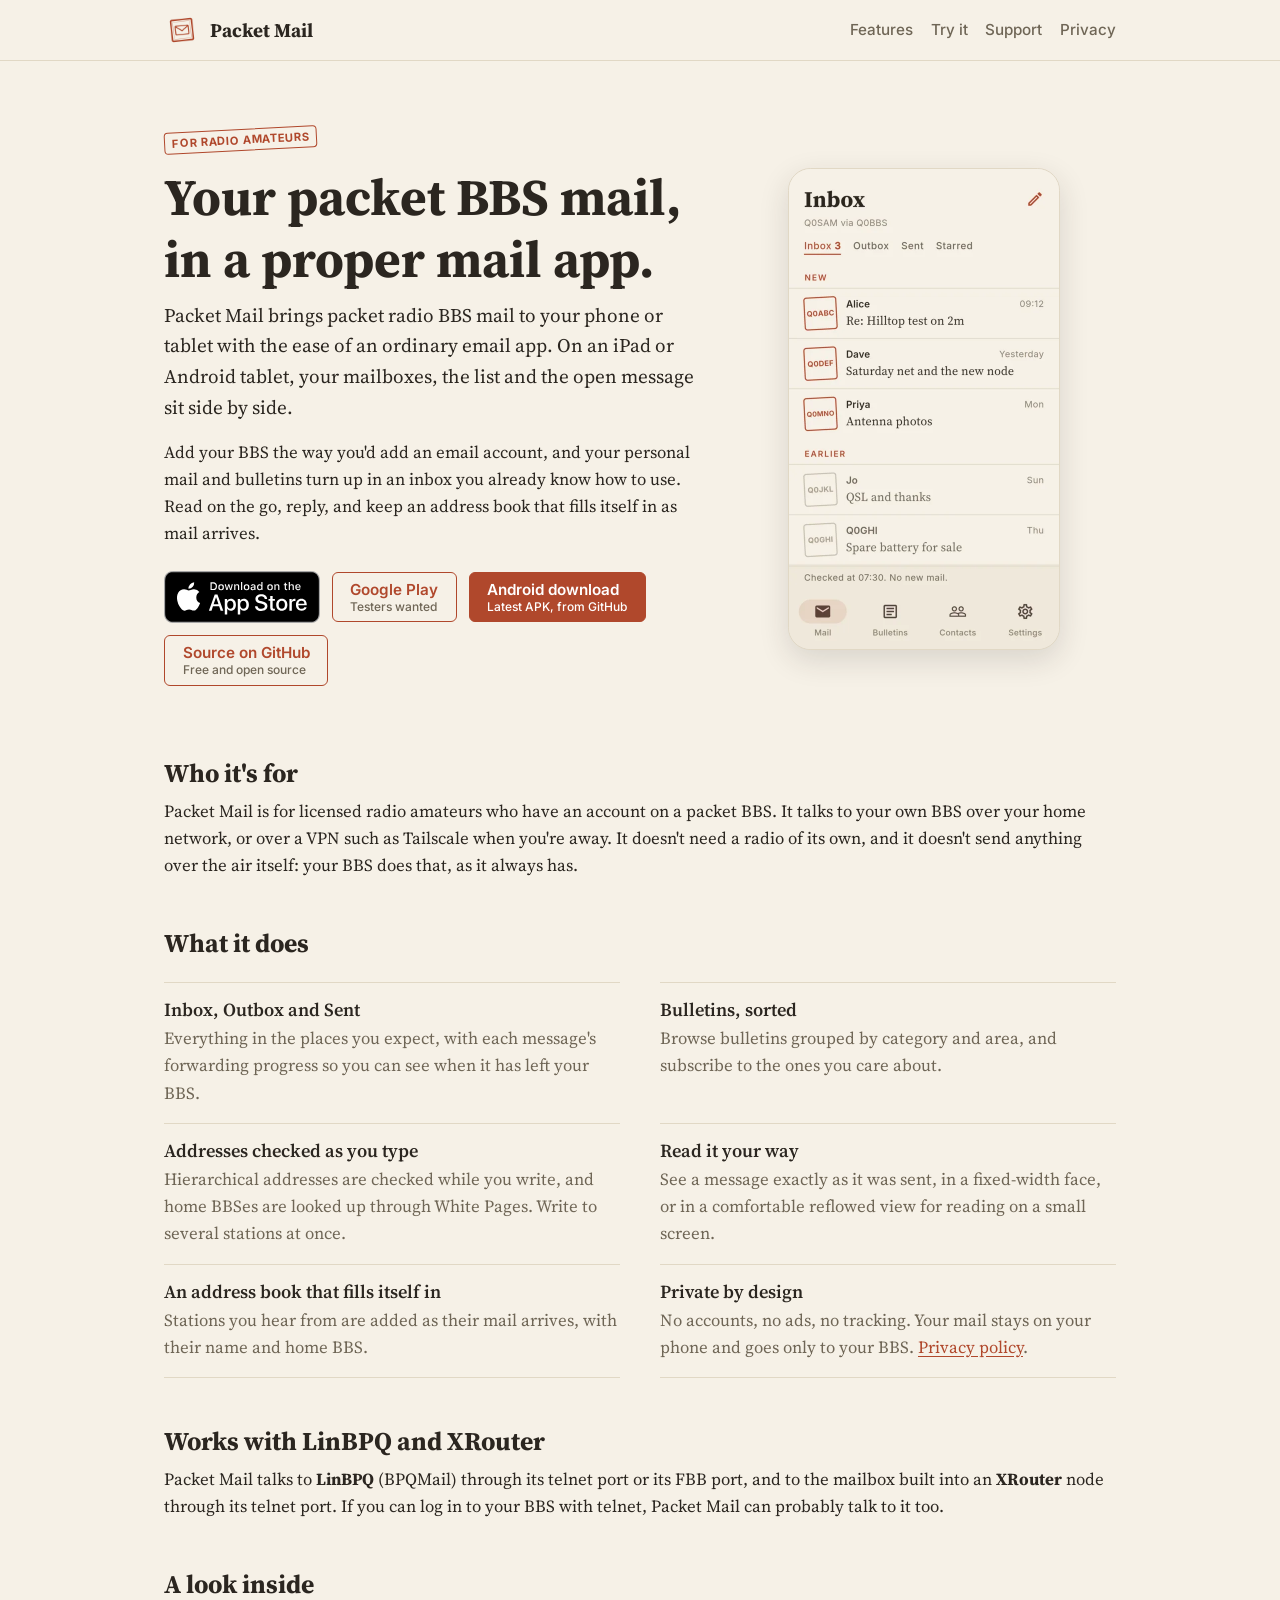
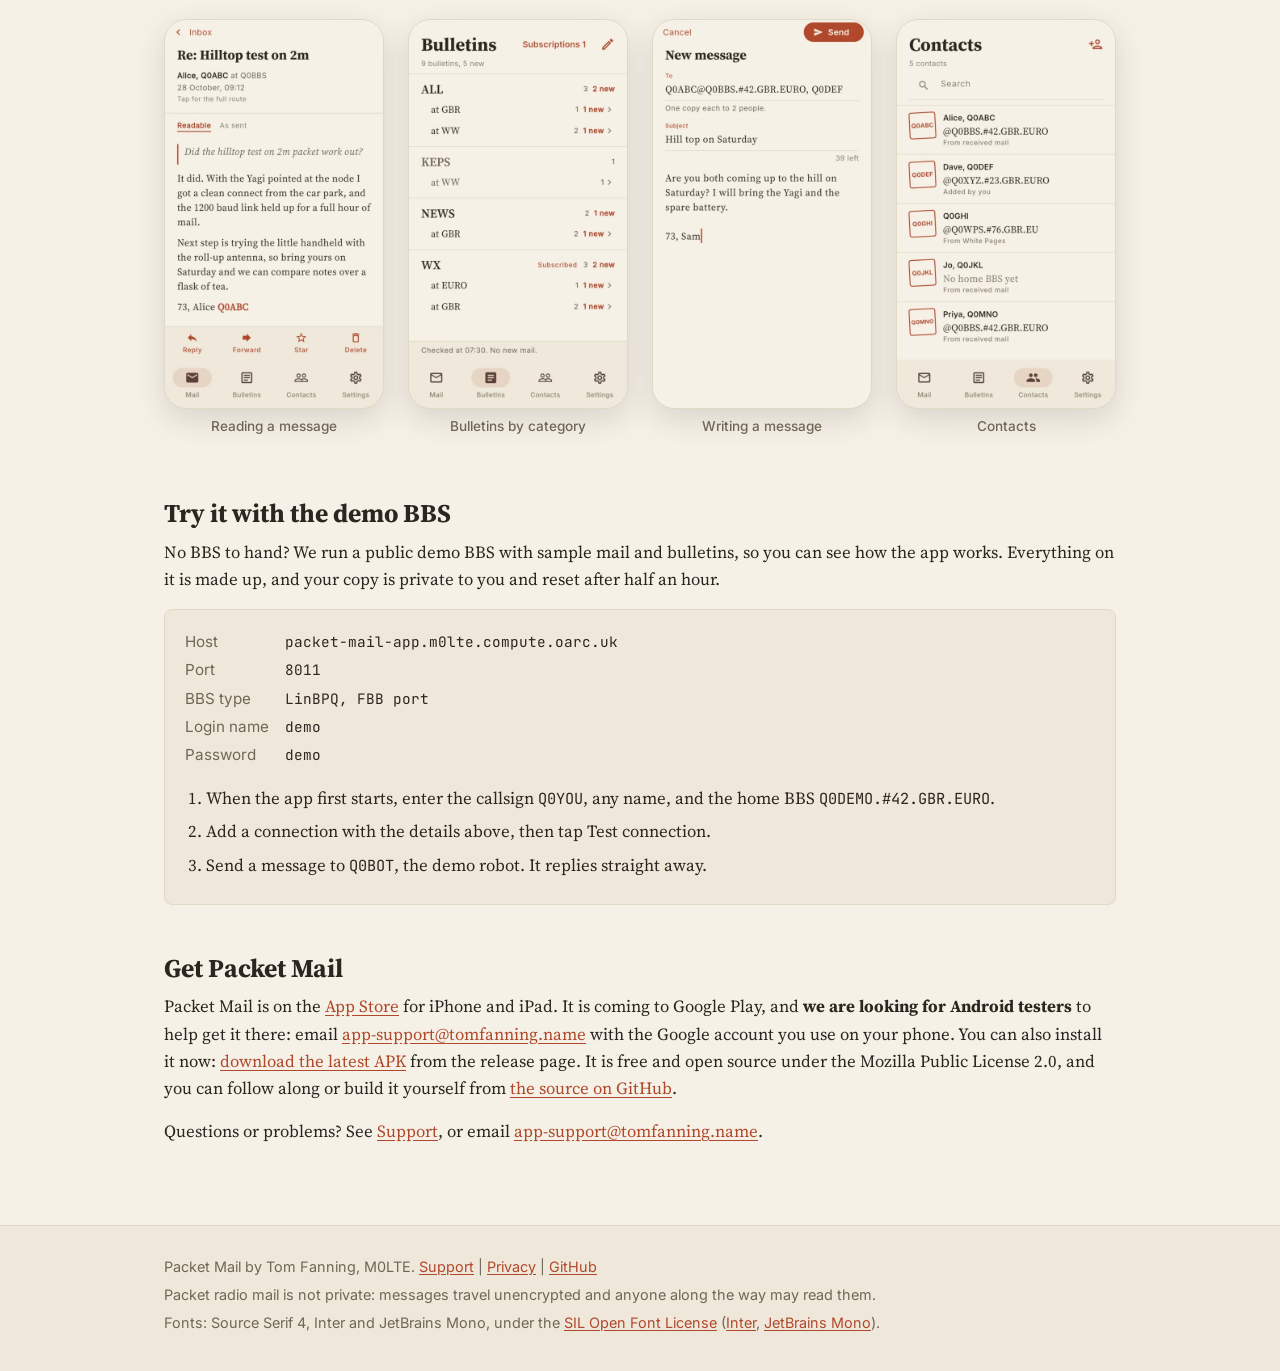
==== commit 76c86dbf: "Website and listing: iPad and tablets The home page says phone or tablet, names iPad on the App Stor" ====
--- a/site/index.html
+++ b/site/index.html
@@ -3,15 +3,15 @@
 <head>
 <meta charset="utf-8">
 <meta name="viewport" content="width=device-width, initial-scale=1">
-<title>Packet Mail: packet radio BBS mail on your phone</title>
-<meta name="description" content="Packet Mail brings packet radio BBS mail to your iPhone or Android phone, with the ease of an ordinary email app. Works with LinBPQ and XRouter. For licensed radio amateurs.">
+<title>Packet Mail: packet radio BBS mail on your phone or tablet</title>
+<meta name="description" content="Packet Mail brings packet radio BBS mail to your iPhone, iPad or Android phone or tablet, with the ease of an ordinary email app. Works with LinBPQ and XRouter. For licensed radio amateurs.">
 <meta name="theme-color" content="#F6F1E7">
 <link rel="icon" href="favicon.png" type="image/png">
 <link rel="apple-touch-icon" href="assets/img/apple-touch-icon.png">
 <link rel="preload" href="assets/fonts/SourceSerif4.woff2" as="font" type="font/woff2" crossorigin>
 <link rel="stylesheet" href="assets/site.css?v=20261111">
 <meta property="og:title" content="Packet Mail">
-<meta property="og:description" content="Packet radio BBS mail on your phone, as easy as email.">
+<meta property="og:description" content="Packet radio BBS mail on your phone or tablet, as easy as email.">
 <meta property="og:image" content="https://packet-mail.m0lte.uk/assets/img/icon-512.png">
 <meta property="og:url" content="https://packet-mail.m0lte.uk/">
 </head>
@@ -39,7 +39,7 @@
       <div>
         <p class="stamp">FOR RADIO AMATEURS</p>
         <h1 id="title">Your packet BBS mail, in a proper mail app.</h1>
-        <p class="lead">Packet Mail brings packet radio BBS mail to your phone with the ease of an ordinary email app.</p>
+        <p class="lead">Packet Mail brings packet radio BBS mail to your phone or tablet with the ease of an ordinary email app. On an iPad or Android tablet, your mailboxes, the list and the open message sit side by side.</p>
         <p>Add your BBS the way you'd add an email account, and your personal mail and bulletins turn up in an inbox you already know how to use. Read on the go, reply, and keep an address book that fills itself in as mail arrives.</p>
         <div class="buttons">
           <a class="store-badge" href="https://apps.apple.com/gb/app/id6827955908"><img src="assets/img/app-store-badge.svg" alt="Download on the App Store" width="157" height="52"></a>
@@ -124,7 +124,7 @@
 
     <section aria-labelledby="get">
       <h2 id="get">Get Packet Mail</h2>
-      <p>Packet Mail is on the <a href="https://apps.apple.com/gb/app/id6827955908">App Store</a> for iPhone. It is coming to Google Play, and <strong>we are looking for Android testers</strong> to help get it there: email <a href="mailto:app-support@tomfanning.name?subject=Packet%20Mail%20Android%20tester">app-support@tomfanning.name</a> with the Google account you use on your phone. You can also install it now: <a href="https://github.com/m0lte/packet-mail/releases/latest">download the latest APK</a> from the release page. It is free and open source under the Mozilla Public License 2.0, and you can follow along or build it yourself from <a href="https://github.com/m0lte/packet-mail">the source on GitHub</a>.</p>
+      <p>Packet Mail is on the <a href="https://apps.apple.com/gb/app/id6827955908">App Store</a> for iPhone and iPad. It is coming to Google Play, and <strong>we are looking for Android testers</strong> to help get it there: email <a href="mailto:app-support@tomfanning.name?subject=Packet%20Mail%20Android%20tester">app-support@tomfanning.name</a> with the Google account you use on your phone. You can also install it now: <a href="https://github.com/m0lte/packet-mail/releases/latest">download the latest APK</a> from the release page. It is free and open source under the Mozilla Public License 2.0, and you can follow along or build it yourself from <a href="https://github.com/m0lte/packet-mail">the source on GitHub</a>.</p>
       <p>Questions or problems? See <a href="support.html">Support</a>, or email <a href="mailto:app-support@tomfanning.name">app-support@tomfanning.name</a>.</p>
     </section>
 
